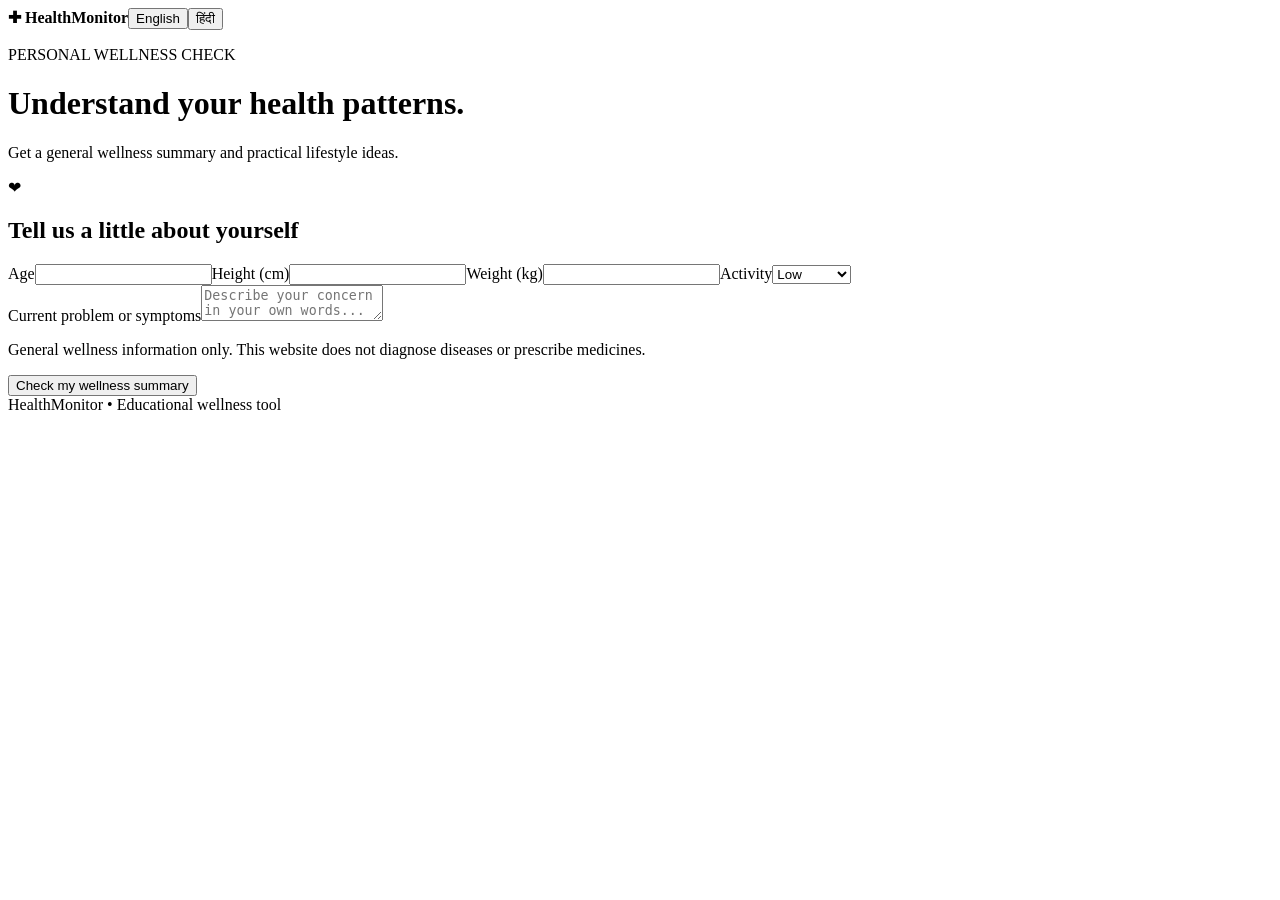
==== templates/index.html @ 87ecba60 "Rename index.html to templates/index.html" ====
<!doctype html><html><head><meta charset="utf-8"><meta name="viewport" content="width=device-width,initial-scale=1"><title>HealthMonitor</title><link rel="stylesheet" href="/static/style.css"></head><body><header><nav><b>✚ HealthMonitor</b><span><button class="lang active" data-l="en">English</button><button class="lang" data-l="hi">हिंदी</button></span></nav><div class="hero"><div><p class="tag">PERSONAL WELLNESS CHECK</p><h1 id="title">Understand your health patterns.</h1><p id="subtitle">Get a general wellness summary and practical lifestyle ideas.</p></div><div class="hero-icon">❤</div></div></header><main><section class="panel"><h2 id="formtitle">Tell us a little about yourself</h2><form id="form"><div class="grid"><label>Age<input name="age" type="number" required></label><label>Height (cm)<input name="height" type="number" required></label><label>Weight (kg)<input name="weight" type="number" required></label><label>Activity<select name="activity"><option>Low</option><option>Moderate</option><option>High</option></select></label></div><label>Current problem or symptoms<textarea name="problem" placeholder="Describe your concern in your own words..."></textarea></label><p class="notice">General wellness information only. This website does not diagnose diseases or prescribe medicines.</p><button class="primary">Check my wellness summary</button></form></section><section id="results" hidden><h2>Your wellness snapshot</h2><div id="urgent" class="urgent" hidden></div><div class="cards"><article><small>BMI</small><strong id="bmi"></strong><p id="status"></p></article><article><h3>Diet ideas</h3><ul id="diet"></ul></article><article><h3>Helpful habits</h3><ul id="habits"></ul></article></div><div id="topics"></div></section></main><footer>HealthMonitor • Educational wellness tool</footer><script src="/static/app.js"></script></body></html>
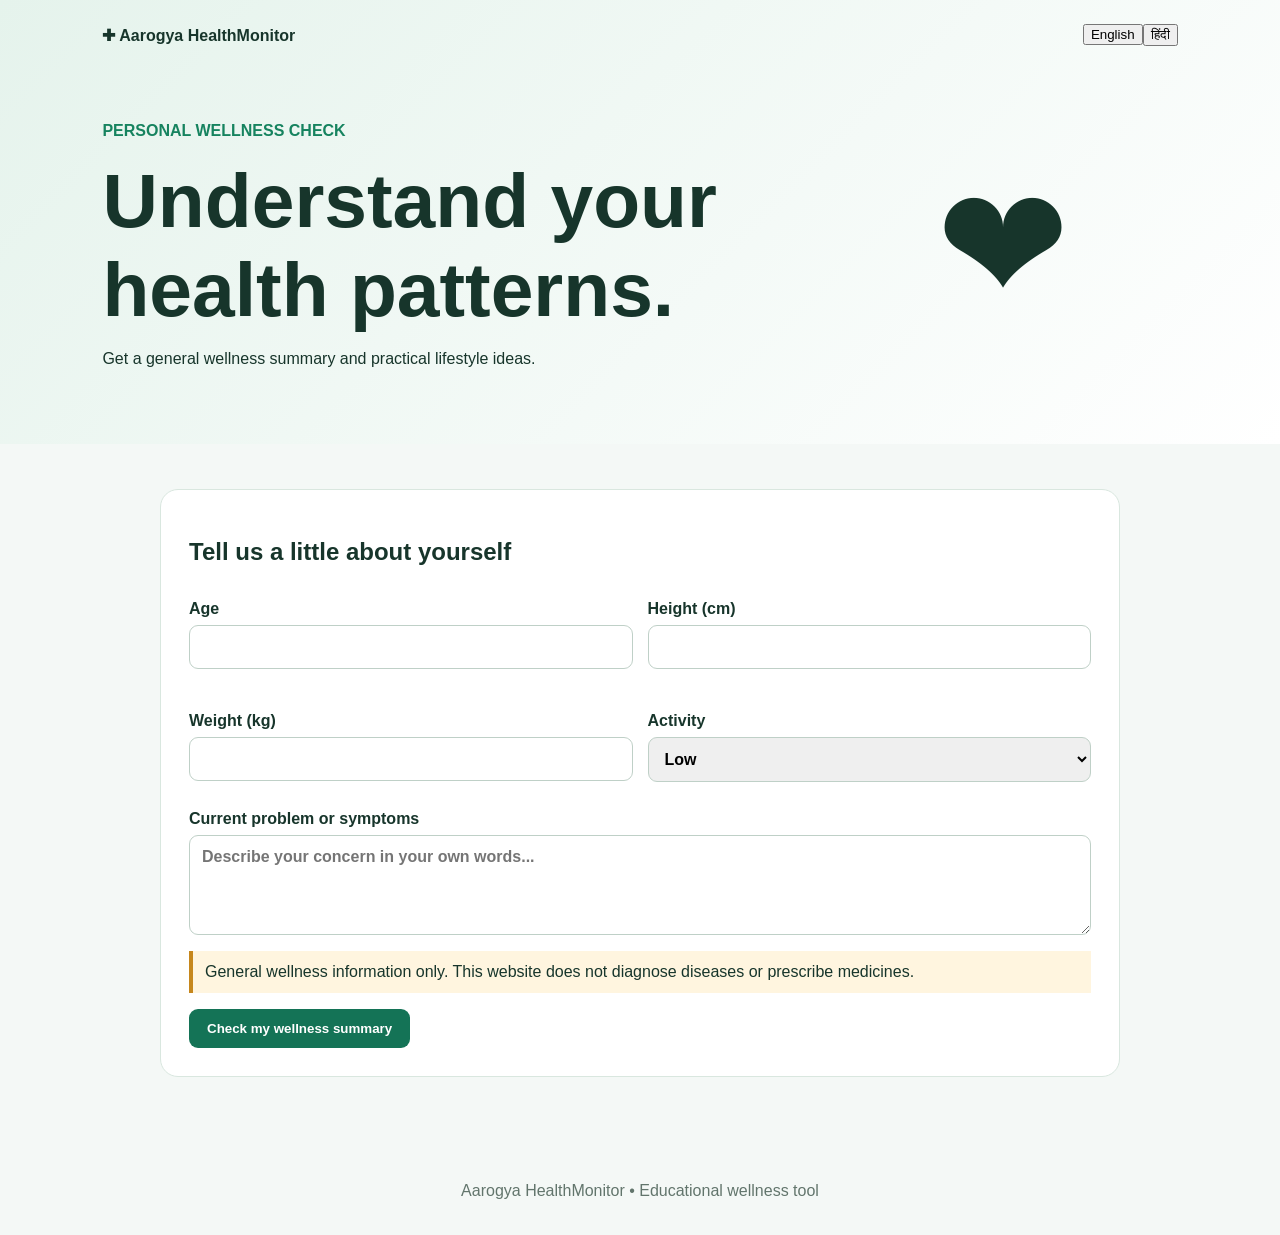
==== commit 08bd68ea: "Update index.html" ====
--- a/templates/index.html
+++ b/templates/index.html
@@ -1 +1 @@
-<!doctype html><html><head><meta charset="utf-8"><meta name="viewport" content="width=device-width,initial-scale=1"><title>HealthMonitor</title><link rel="stylesheet" href="/static/style.css"></head><body><header><nav><b>✚ HealthMonitor</b><span><button class="lang active" data-l="en">English</button><button class="lang" data-l="hi">हिंदी</button></span></nav><div class="hero"><div><p class="tag">PERSONAL WELLNESS CHECK</p><h1 id="title">Understand your health patterns.</h1><p id="subtitle">Get a general wellness summary and practical lifestyle ideas.</p></div><div class="hero-icon">❤</div></div></header><main><section class="panel"><h2 id="formtitle">Tell us a little about yourself</h2><form id="form"><div class="grid"><label>Age<input name="age" type="number" required></label><label>Height (cm)<input name="height" type="number" required></label><label>Weight (kg)<input name="weight" type="number" required></label><label>Activity<select name="activity"><option>Low</option><option>Moderate</option><option>High</option></select></label></div><label>Current problem or symptoms<textarea name="problem" placeholder="Describe your concern in your own words..."></textarea></label><p class="notice">General wellness information only. This website does not diagnose diseases or prescribe medicines.</p><button class="primary">Check my wellness summary</button></form></section><section id="results" hidden><h2>Your wellness snapshot</h2><div id="urgent" class="urgent" hidden></div><div class="cards"><article><small>BMI</small><strong id="bmi"></strong><p id="status"></p></article><article><h3>Diet ideas</h3><ul id="diet"></ul></article><article><h3>Helpful habits</h3><ul id="habits"></ul></article></div><div id="topics"></div></section></main><footer>HealthMonitor • Educational wellness tool</footer><script src="/static/app.js"></script></body></html>
+<!doctype html><html><head><meta charset="utf-8"><meta name="viewport" content="width=device-width,initial-scale=1"><title>Aarogya HealthMonitor</title><link rel="stylesheet" href="/static/style.css"></head><body><header><nav><b>✚ Aarogya HealthMonitor</b><span><button class="lang active" data-l="en">English</button><button class="lang" data-l="hi">हिंदी</button></span></nav><div class="hero"><div><p class="tag">PERSONAL WELLNESS CHECK</p><h1 id="title">Understand your health patterns.</h1><p id="subtitle">Get a general wellness summary and practical lifestyle ideas.</p></div><div class="hero-icon">❤</div></div></header><main><section class="panel"><h2 id="formtitle">Tell us a little about yourself</h2><form id="form"><div class="grid"><label>Age<input name="age" type="number" required></label><label>Height (cm)<input name="height" type="number" required></label><label>Weight (kg)<input name="weight" type="number" required></label><label>Activity<select name="activity"><option>Low</option><option>Moderate</option><option>High</option></select></label></div><label>Current problem or symptoms<textarea name="problem" placeholder="Describe your concern in your own words..."></textarea></label><p class="notice">General wellness information only. This website does not diagnose diseases or prescribe medicines.</p><button class="primary">Check my wellness summary</button></form></section><section id="results" hidden><h2>Your wellness snapshot</h2><div id="urgent" class="urgent" hidden></div><div class="cards"><article><small>BMI</small><strong id="bmi"></strong><p id="status"></p></article><article><h3>Diet ideas</h3><ul id="diet"></ul></article><article><h3>Helpful habits</h3><ul id="habits"></ul></article></div><div id="topics"></div></section></main><footer>Aarogya HealthMonitor • Educational wellness tool</footer><script src="/static/app.js"></script></body></html>
--- a/static/style.css
+++ b/static/style.css
@@ -0,0 +1 @@
+*{box-sizing:border-box}body{margin:0;font-family:Arial,sans-serif;background:#f4f8f6;color:#17352b}header{background:linear-gradient(135deg,#e5f3ec,#fff);padding:24px 8% 60px}nav,.adminnav{display:flex;justify-content:space-between;align-items:center}.adminnav{padding:18px 8%;background:#fff}.hero{max-width:1100px;margin:60px auto 0;display:grid;grid-template-columns:2fr 1fr;align-items:center;gap:30px}h1{font-size:clamp(2.5rem,6vw,4.8rem);margin:.2em 0}.hero-icon{font-size:10rem;text-align:center}.tag{color:#16835f;font-weight:bold}main{max-width:1000px;margin:auto;padding:45px 20px}.panel,article.topic{background:#fff;border:1px solid #d9e7df;border-radius:18px;padding:28px;margin-bottom:25px}label{display:flex;flex-direction:column;gap:7px;margin:14px 0;font-weight:bold}.grid,.cards{display:grid;grid-template-columns:repeat(2,1fr);gap:15px}input,select,textarea{padding:12px;border:1px solid #bfd0c7;border-radius:9px;font:inherit}textarea{min-height:100px}.primary{display:inline-block;background:#147356;color:#fff;padding:12px 18px;border:0;border-radius:9px;text-decoration:none;font-weight:bold}.notice{background:#fff5df;padding:12px;border-left:4px solid #c6871c}.cards{grid-template-columns:repeat(3,1fr)}.cards article{background:#fff;border-radius:15px;padding:22px;border:1px solid #d9e7df}.cards strong{font-size:3rem}.urgent{padding:15px;background:#ffefed;color:#8a2821;border-radius:10px;margin-bottom:15px}.topic{display:flex;justify-content:space-between;gap:20px}.inline{display:inline}.flash{background:#dff4e9;padding:12px;border-radius:8px}.adminhead{display:flex;justify-content:space-between;align-items:center;margin-bottom:25px}.login{max-width:480px;margin:auto}footer{text-align:center;padding:35px;color:#62756c}@media(max-width:700px){.hero,.grid,.cards{grid-template-columns:1fr}.topic,.adminhead{flex-direction:column;align-items:flex-start}.hero-icon{display:none}}
